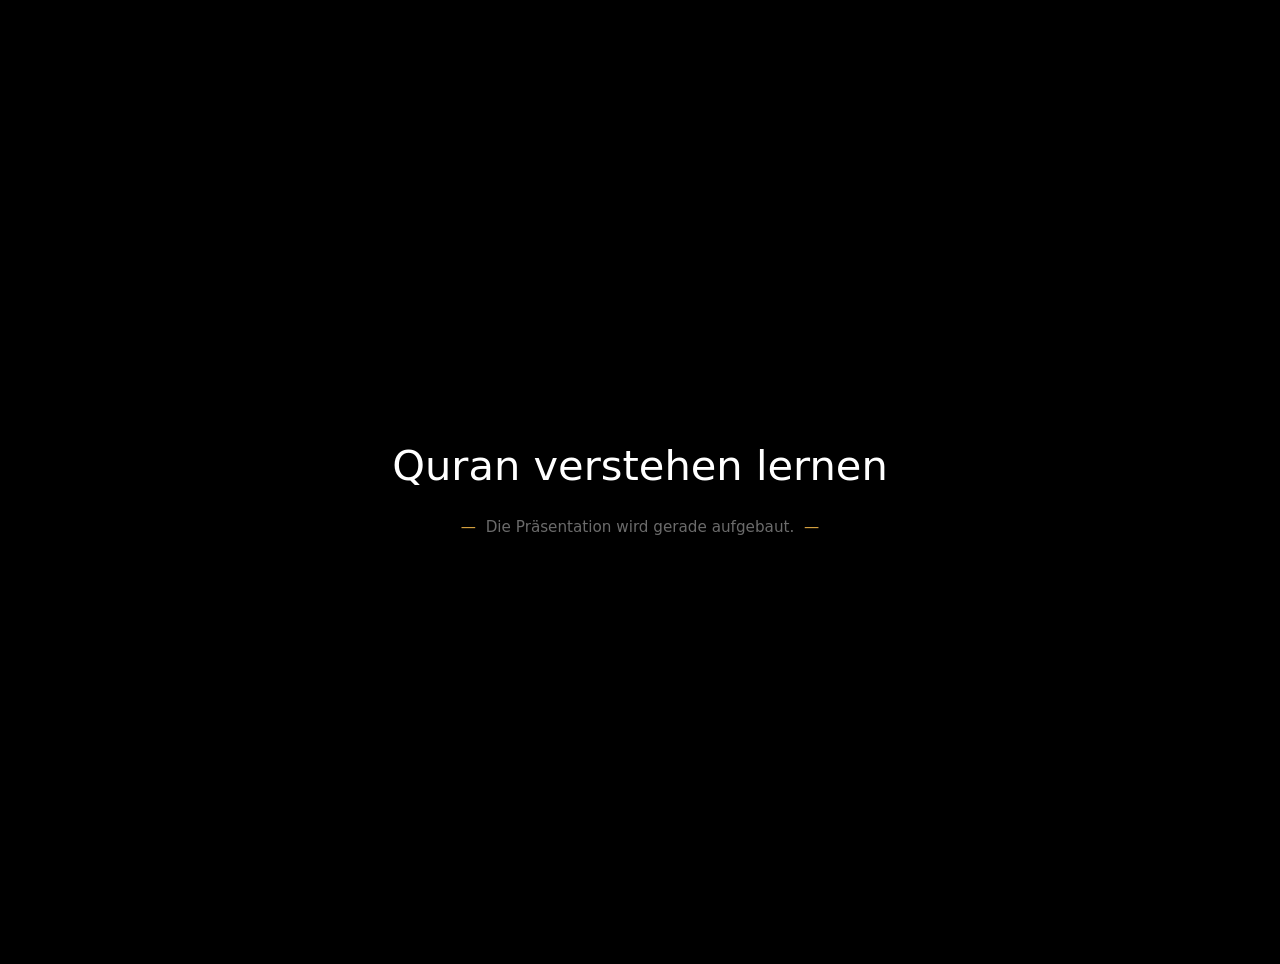
==== index.html @ e4837f57 "Altes Material entfernt, Neuaufbau aus der TXT-Datei beginnt Die bisherige Seite folgte einem andere" ====
<!DOCTYPE html>
<html lang="de">
<head>
<meta charset="utf-8">
<meta name="viewport" content="width=device-width,initial-scale=1">
<link rel="icon" href="data:image/svg+xml,<svg xmlns='http://www.w3.org/2000/svg' viewBox='0 0 32 32'><rect width='32' height='32' rx='6' fill='%23000'/><circle cx='16' cy='16' r='9' fill='none' stroke='%23d9a441' stroke-width='2'/><circle cx='16' cy='16' r='2.6' fill='%23d9a441'/></svg>">
<title>Quran verstehen lernen</title>
<style>
  html,body{height:100%}
  body{margin:0;background:#000;color:#fff;display:flex;align-items:center;justify-content:center;
       font-family:"IBM Plex Sans",system-ui,sans-serif;text-align:center;padding:2rem}
  h1{font-size:clamp(1.5rem,4vw,2.6rem);font-weight:500}
  p{margin-top:1.2rem;color:rgba(255,255,255,.42);font-size:.95rem}
  .g{color:#d9a441}
</style>
</head>
<body>
  <div>
    <h1>Quran verstehen lernen</h1>
    <p><span class="g">—</span>&nbsp; Die Präsentation wird gerade aufgebaut. &nbsp;<span class="g">—</span></p>
  </div>
</body>
</html>
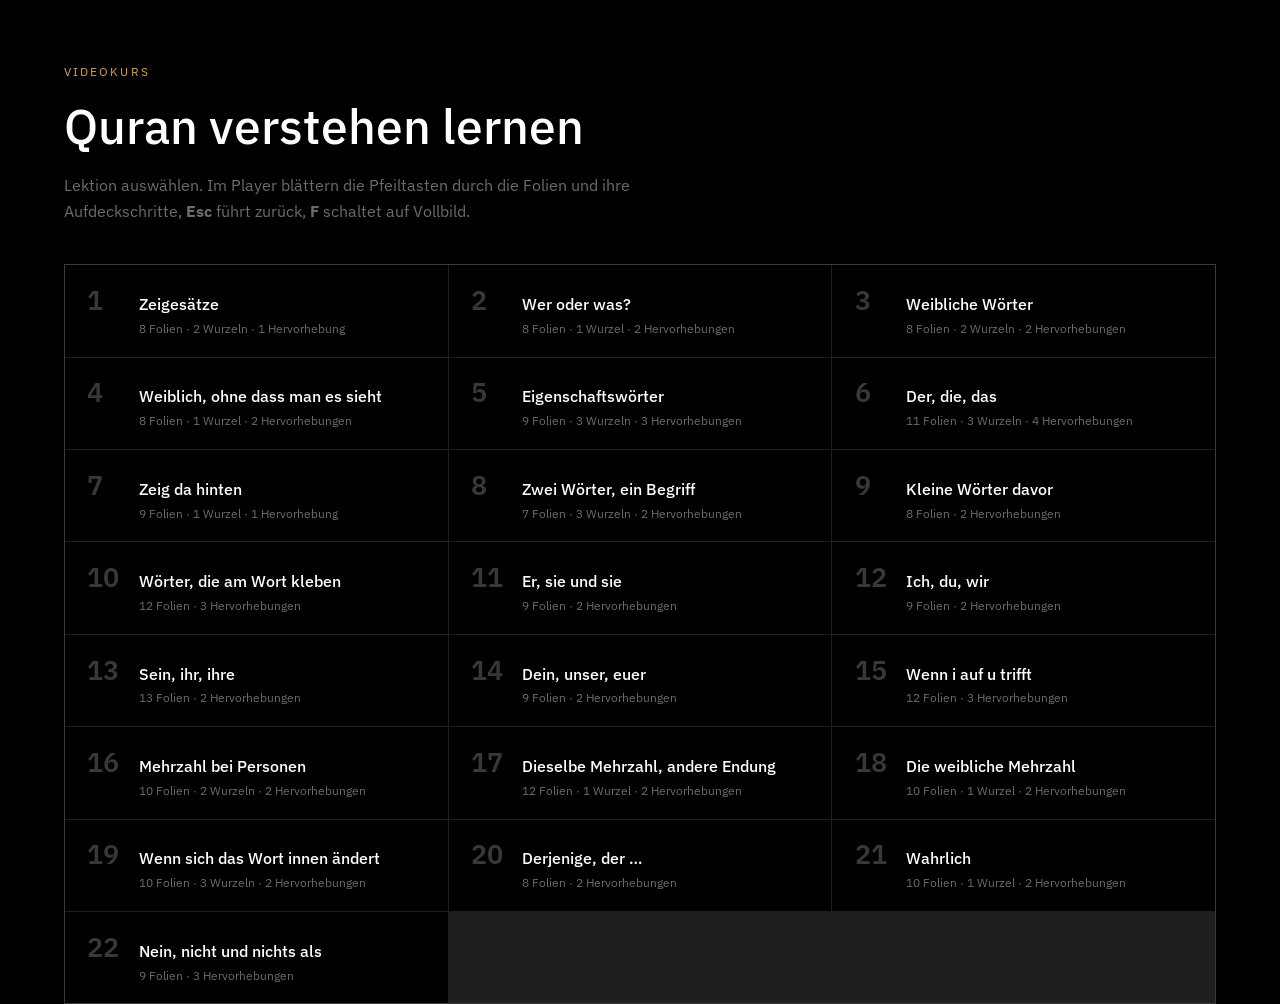
==== commit 28182b2d: "Oberfläche: Startseite, Folienbühne, Wurzelfolie, Knopfspalte Alle Inhalte kommen zur Laufzeit aus F" ====
--- a/index.html
+++ b/index.html
@@ -5,19 +5,36 @@
 <meta name="viewport" content="width=device-width,initial-scale=1">
 <link rel="icon" href="data:image/svg+xml,<svg xmlns='http://www.w3.org/2000/svg' viewBox='0 0 32 32'><rect width='32' height='32' rx='6' fill='%23000'/><circle cx='16' cy='16' r='9' fill='none' stroke='%23d9a441' stroke-width='2'/><circle cx='16' cy='16' r='2.6' fill='%23d9a441'/></svg>">
 <title>Quran verstehen lernen</title>
-<style>
-  html,body{height:100%}
-  body{margin:0;background:#000;color:#fff;display:flex;align-items:center;justify-content:center;
-       font-family:"IBM Plex Sans",system-ui,sans-serif;text-align:center;padding:2rem}
-  h1{font-size:clamp(1.5rem,4vw,2.6rem);font-weight:500}
-  p{margin-top:1.2rem;color:rgba(255,255,255,.42);font-size:.95rem}
-  .g{color:#d9a441}
-</style>
+<link rel="preconnect" href="https://fonts.googleapis.com">
+<link rel="preconnect" href="https://fonts.gstatic.com" crossorigin>
+<link href="https://fonts.googleapis.com/css2?family=Amiri&family=IBM+Plex+Sans:wght@400;500;600&display=swap" rel="stylesheet">
+<link rel="stylesheet" href="assets/style.css">
 </head>
-<body>
-  <div>
+<body class="start">
+  <header class="kopf">
+    <div class="ober">Videokurs</div>
     <h1>Quran verstehen lernen</h1>
-    <p><span class="g">—</span>&nbsp; Die Präsentation wird gerade aufgebaut. &nbsp;<span class="g">—</span></p>
-  </div>
+    <p>Lektion auswählen. Im Player blättern die Pfeiltasten durch die Folien und
+       ihre Aufdeckschritte, <b>Esc</b> führt zurück, <b>F</b> schaltet auf Vollbild.</p>
+  </header>
+  <main class="liste" id="liste"></main>
+
+<script type="module">
+import { parse } from './assets/parser.js';
+const text = await (await fetch('Folien-Lektion-01-22.txt', {cache:'no-store'})).text();
+const kurs = parse(text);
+const liste = document.getElementById('liste');
+for (const l of kurs){
+  const a = document.createElement('a');
+  a.className = 'lek';
+  a.href = `lektion.html?l=${l.nr}`;
+  const teile = [`${l.folien.length} Folien`];
+  if (l.wurzeln.length) teile.push(`${l.wurzeln.length} Wurzel${l.wurzeln.length>1?'n':''}`);
+  teile.push(`${l.hervorhebungen.length} Hervorhebung${l.hervorhebungen.length>1?'en':''}`);
+  a.innerHTML = `<div class="nr">${l.nr}</div>
+    <div><div class="ti">${l.titel}</div><div class="zu">${teile.join(' · ')}</div></div>`;
+  liste.appendChild(a);
+}
+</script>
 </body>
 </html>
--- a/assets/style.css
+++ b/assets/style.css
@@ -0,0 +1,142 @@
+/* =====================================================================
+   Quran verstehen lernen — Präsentation
+   Farbgebung aus dem bisherigen Entwurf: schwarze Bühne, weiße Schrift,
+   Gold als einziger Akzent. Ausgelegt auf 1920×1080.
+   ===================================================================== */
+@font-face{
+  font-family:"Uthmanic";
+  src:url("../uthmanic.woff2") format("woff2");
+  font-weight:400;font-style:normal;font-display:swap;
+}
+:root{
+  --schwarz:#000; --weiss:#fff; --gold:#d9a441; --gold-hell:#e8b755;
+  --linie:#3a3a3a; --karte:#000; --karte-jetzt:#0d0d0d;
+  --grau:#6b6b6b; --grau-hell:#9a9a9a;
+  --dim:rgba(255,255,255,.42); --dimmer:rgba(255,255,255,.22);
+  --rand:rgba(255,255,255,.12);
+  --ar:"Uthmanic","Amiri Quran",Amiri,serif;
+  --de:"IBM Plex Sans",system-ui,sans-serif;
+}
+*{box-sizing:border-box;margin:0;padding:0}
+html,body{height:100%}
+body{background:var(--schwarz);color:var(--weiss);font-family:var(--de);overflow:hidden}
+.ar{font-family:var(--ar);direction:rtl;unicode-bidi:isolate;line-height:1.75}
+
+/* ---------- Startseite ---------- */
+body.start{overflow:auto;padding:clamp(2rem,5vw,4rem)}
+.kopf{max-width:1400px;margin:0 auto 2.5rem}
+.kopf .ober{font-size:.72rem;letter-spacing:.18em;text-transform:uppercase;color:var(--gold);margin-bottom:1rem}
+.kopf h1{font-size:clamp(1.8rem,4vw,3rem);font-weight:500}
+.kopf p{margin-top:1rem;color:var(--dim);max-width:60ch;line-height:1.6}
+.liste{max-width:1400px;margin:0 auto;display:grid;grid-template-columns:repeat(auto-fill,minmax(310px,1fr));
+  gap:1px;background:var(--rand);border:1px solid var(--rand)}
+.lek{background:var(--schwarz);padding:1.3rem 1.4rem;display:flex;gap:1.1rem;align-items:baseline;
+  text-decoration:none;color:inherit;transition:background .15s}
+.lek:hover{background:#0d0d0d}
+.lek:hover .nr{color:var(--gold)}
+.lek .nr{font-size:1.7rem;font-weight:600;color:var(--dimmer);line-height:1;
+  font-variant-numeric:tabular-nums;min-width:2.1ch;transition:color .15s}
+.lek .ti{font-size:1.02rem;font-weight:500;line-height:1.35}
+.lek .zu{font-size:.78rem;color:var(--dim);margin-top:.3rem}
+
+/* ---------- Bühne ---------- */
+#buehne{display:grid;grid-template-columns:1fr 264px;grid-template-rows:1fr 27vh;height:100vh}
+#folien{grid-column:1;grid-row:1;display:grid;grid-template-columns:repeat(5,1fr);
+  gap:1px;background:var(--linie);border-bottom:1px solid var(--linie);min-height:0}
+#unten{grid-column:1;grid-row:2;display:grid;grid-template-columns:392px 1fr;gap:1px;
+  background:var(--linie);min-height:0}
+#unten.ohne-wurzeln{grid-template-columns:1fr}
+#unten.ohne-wurzeln #wurzeln{display:none}
+#spalte{grid-column:2;grid-row:1/3;border-left:1px solid var(--linie);
+  display:flex;flex-direction:column;padding:1rem .9rem 4rem;gap:.45rem;overflow:hidden}
+
+/* ---------- Folienkästchen ---------- */
+.folie{background:var(--karte);color:var(--weiss);padding:1rem 1.1rem;overflow:hidden;
+  display:flex;flex-direction:column;justify-content:center;
+  border-top:4px solid transparent;opacity:.42;
+  transition:opacity .15s,border-color .15s,background .15s;min-height:0}
+.folie.jetzt{opacity:1;background:var(--karte-jetzt);border-top-color:var(--gold)}
+.folie.leer{opacity:0;background:#060606}
+.inhalt{flex:0 0 auto;display:flex;flex-direction:column;gap:.5rem;width:100%;min-width:0}
+.folie .zl{line-height:1.5}
+.folie .zl.de{font-size:1.05em}
+.folie .ar{font-size:2.05em;line-height:1.8}
+.folie .wz{display:flex;align-items:baseline;gap:.55rem;flex-wrap:wrap}
+.folie .wz .mk{font-size:1.5em;line-height:1}
+.folie .wz .ar{font-size:2.1em}
+.folie .wz .bd{color:var(--dim);font-size:1em}
+.folie .luecke{height:.7em}
+.folie .nr{position:absolute}
+
+/* Markierungen */
+.m-wort{color:var(--gold)}
+.m-zeichen{color:var(--gold);position:relative;text-shadow:0 0 .12em rgba(217,164,65,.9),0 0 .3em rgba(217,164,65,.55)}
+.m-de{color:var(--gold)}
+
+/* ---------- Wurzelkästchen ---------- */
+#wurzeln{background:var(--schwarz);display:flex;flex-direction:column;gap:1px;min-height:0;overflow:hidden}
+.wk{flex:1;background:#101010;border-left:3px solid transparent;padding:.55rem .8rem;cursor:pointer;
+  display:flex;flex-direction:column;justify-content:center;overflow:hidden;
+  font-size:.74rem;transition:background .15s,border-color .15s;min-height:0}
+.wk:hover{background:#161616}
+.wk.an{background:#1a1611;border-left-color:var(--gold)}
+.wk .inhalt{gap:.25rem}
+.wk .w{font-family:var(--ar);direction:rtl;font-size:2.05em;line-height:1.5;color:var(--weiss)}
+.wk .t{font-size:1em;line-height:1.45;color:var(--dim)}
+.wk.leer{cursor:default;background:#0a0a0a}
+
+/* ---------- Erklärbox ---------- */
+#erklaer{background:var(--karte);color:var(--weiss);padding:1.1rem 1.4rem;overflow:hidden;
+  display:flex;flex-direction:column;justify-content:center;min-height:0}
+#erklaer .inhalt{gap:.7rem}
+#erklaer .txt{font-size:1.02rem;line-height:1.6}
+#erklaer .txt .ar{font-size:1.3em}
+#erklaer .notiz{border-left:3px solid var(--gold);background:rgba(217,164,65,.07);
+  color:rgba(255,255,255,.72);padding:.55rem .8rem;font-size:.92rem;line-height:1.5;font-style:italic}
+#erklaer .notiz b{font-style:normal;font-weight:600;color:var(--gold);letter-spacing:.02em}
+#erklaer .knopftext{border-top:1px solid var(--rand);padding-top:.6rem;color:var(--dim);font-size:.95rem}
+
+/* ---------- Knopfspalte ---------- */
+#spalte .gruppe{display:flex;flex-direction:column;gap:.45rem}
+#spalte .abstand{height:1.5rem}
+.knopf{border:1px solid var(--rand);background:rgba(255,255,255,.03);color:var(--weiss);
+  border-radius:.5rem;padding:.5rem .7rem;font-family:inherit;font-size:.82rem;line-height:1.3;
+  cursor:pointer;text-align:right;transition:border-color .15s,background .15s,color .15s}
+.knopf:hover:not(:disabled):not(.an){border-color:var(--gold);color:var(--gold)}
+.knopf.an{background:var(--gold);border-color:var(--gold);color:#000;font-weight:600}
+.knopf.an:hover{background:var(--gold-hell);color:#000}
+.knopf:disabled{opacity:.28;cursor:default}
+.knopf .w{font-family:var(--ar);direction:rtl;font-size:1.35rem;display:block;line-height:1.6}
+
+/* ---------- Wurzelfolie ---------- */
+#wurzelfolie{position:fixed;inset:0;background:rgba(0,0,0,.965);z-index:40;
+  display:none;align-items:center;justify-content:center;padding:4vh 6vw}
+#wurzelfolie.an{display:flex}
+.wf{text-align:center;max-width:1200px;width:100%}
+.wf .haupt{font-family:var(--ar);direction:rtl;font-size:clamp(3rem,7vw,5.5rem);line-height:1.6}
+.wf .bed{color:var(--dim);font-size:clamp(1rem,1.8vw,1.4rem);margin-top:.6rem}
+.wf .buchst{font-family:var(--ar);direction:rtl;color:var(--gold);font-size:clamp(1.6rem,3vw,2.4rem);
+  letter-spacing:.35em;margin:1.6rem 0 2.2rem}
+.wf .abl{display:flex;flex-direction:column;gap:1.3rem;align-items:center}
+.wf .abl .zeile{display:grid;grid-template-columns:1fr auto 1fr;gap:1.8rem;align-items:baseline;width:100%;max-width:820px}
+.wf .abl .a{font-family:var(--ar);direction:rtl;font-size:clamp(2rem,4vw,3.2rem);text-align:right}
+.wf .abl .p{color:var(--gold);font-size:1.1rem}
+.wf .abl .b{color:var(--dim);font-size:clamp(.95rem,1.6vw,1.25rem);text-align:left}
+.wf .kern{margin-top:2.4rem;color:var(--dim);font-size:clamp(.95rem,1.6vw,1.2rem);line-height:1.6;max-width:70ch;margin-inline:auto}
+.wf .schalter{margin-top:2rem}
+
+/* ---------- Fußzeile: unten in der Knopfspalte, damit sie nichts verdeckt --- */
+#fuss{position:fixed;right:0;bottom:0;width:264px;padding:0 .9rem .7rem;text-align:right;
+  display:flex;flex-direction:column;align-items:flex-end;gap:.35rem}
+#hinweis{font-size:.66rem;line-height:1.5;color:rgba(255,255,255,.26)}
+#heim{font-size:.72rem;color:rgba(255,255,255,.45);text-decoration:none}
+#heim:hover{color:var(--gold)}
+#gesperrt{position:fixed;left:50%;transform:translateX(-50%);bottom:1.4rem;z-index:50;
+  font-size:.75rem;color:var(--gold);display:none}
+#gesperrt.an{display:block}
+
+/* Spaltenzeilen aus der Datei: Wort über Bedeutung */
+.folie .raster{display:inline-grid;gap:.35rem 2.2rem;justify-content:center;justify-items:center}
+.folie .raster .sp{line-height:1.5}
+.folie .raster .sp .ar,.folie .raster bdi.ar{font-size:2.05em}
+.folie .raster .sp.de{font-size:1.05em;color:var(--dim)}
